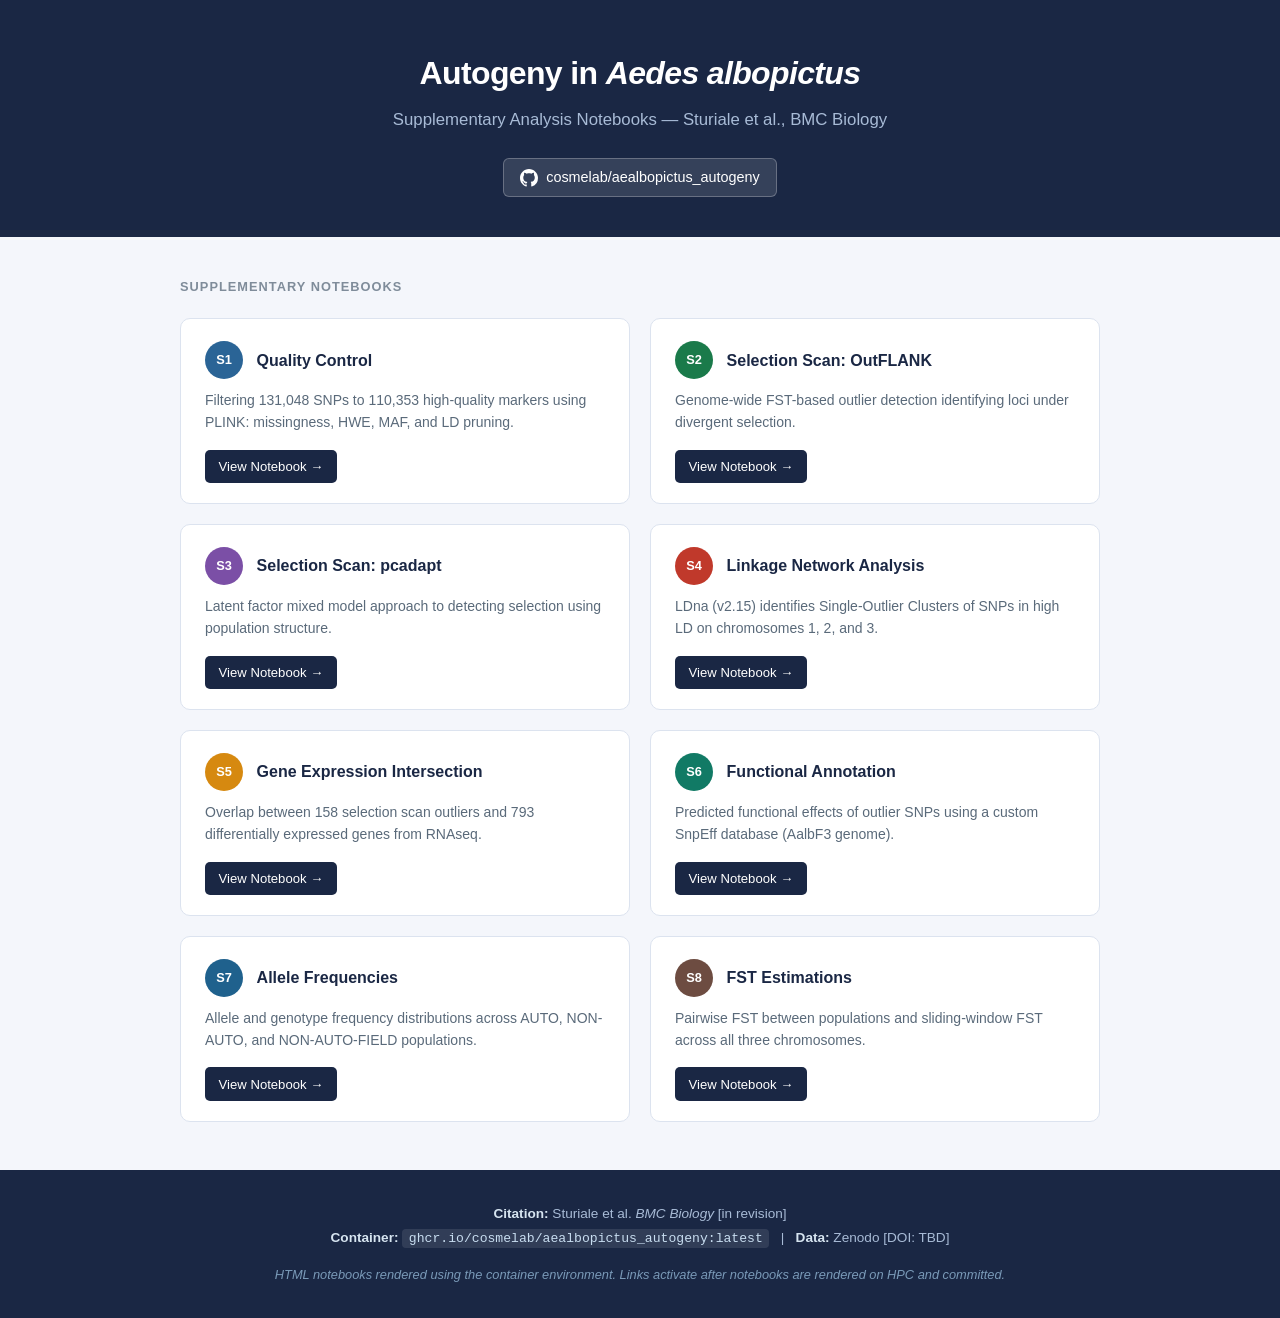
==== docs/index.html @ 7bfef6fc "Initial publication-ready repository Supplementary R Markdown notebooks and CLI pipeline for: Sturia" ====
<!DOCTYPE html>
<html lang="en">
<head>
  <meta charset="UTF-8">
  <meta name="viewport" content="width=device-width, initial-scale=1.0">
  <title>Autogeny in Aedes albopictus — Sturiale et al.</title>
  <style>
    /* Reset */
    *, *::before, *::after { box-sizing: border-box; margin: 0; padding: 0; }

    body {
      font-family: -apple-system, BlinkMacSystemFont, "Segoe UI", Roboto,
                   "Helvetica Neue", Arial, sans-serif;
      background: #f4f6fb;
      color: #2c3e50;
      line-height: 1.6;
    }

    /* Header */
    header {
      background: #1a2744;
      color: #fff;
      padding: 3rem 2rem 2.5rem;
      text-align: center;
    }
    header h1 {
      font-size: 2rem;
      font-weight: 700;
      letter-spacing: -0.02em;
      margin-bottom: 0.5rem;
    }
    header h1 em {
      font-style: italic;
    }
    header .subtitle {
      font-size: 1.05rem;
      color: #a8bbd6;
      margin-bottom: 1.5rem;
    }
    .repo-badge {
      display: inline-flex;
      align-items: center;
      gap: 0.5rem;
      background: rgba(255,255,255,0.12);
      border: 1px solid rgba(255,255,255,0.25);
      color: #fff;
      text-decoration: none;
      padding: 0.45rem 1rem;
      border-radius: 6px;
      font-size: 0.9rem;
      transition: background 0.2s;
    }
    .repo-badge:hover {
      background: rgba(255,255,255,0.22);
    }
    .repo-badge svg {
      width: 18px;
      height: 18px;
      fill: currentColor;
    }

    /* Main content */
    main {
      max-width: 960px;
      margin: 2.5rem auto;
      padding: 0 1.25rem;
    }

    /* Section heading */
    .section-label {
      font-size: 0.8rem;
      font-weight: 600;
      text-transform: uppercase;
      letter-spacing: 0.08em;
      color: #7f8c9a;
      margin-bottom: 1.25rem;
    }

    /* Grid */
    .notebook-grid {
      display: grid;
      grid-template-columns: repeat(2, 1fr);
      gap: 1.25rem;
    }
    @media (max-width: 640px) {
      .notebook-grid { grid-template-columns: 1fr; }
    }

    /* Cards */
    .card {
      background: #fff;
      border: 1px solid #dce3ef;
      border-radius: 10px;
      padding: 1.4rem 1.5rem 1.25rem;
      display: flex;
      flex-direction: column;
      gap: 0.6rem;
      transition: box-shadow 0.2s, border-color 0.2s;
    }
    .card:hover {
      box-shadow: 0 4px 18px rgba(26,39,68,0.10);
      border-color: #b0bfd8;
    }
    .card-header {
      display: flex;
      align-items: center;
      gap: 0.85rem;
    }
    .badge {
      display: flex;
      align-items: center;
      justify-content: center;
      width: 38px;
      height: 38px;
      border-radius: 50%;
      font-size: 0.8rem;
      font-weight: 700;
      flex-shrink: 0;
      color: #fff;
    }
    /* Distinct colors per badge */
    .badge-s1 { background: #2a6496; }
    .badge-s2 { background: #1a7a4a; }
    .badge-s3 { background: #7b4fa6; }
    .badge-s4 { background: #c0392b; }
    .badge-s5 { background: #d68910; }
    .badge-s6 { background: #117a65; }
    .badge-s7 { background: #1f618d; }
    .badge-s8 { background: #6d4c41; }

    .card-title {
      font-size: 1rem;
      font-weight: 600;
      color: #1a2744;
    }
    .card-desc {
      font-size: 0.875rem;
      color: #5a6a7a;
      flex: 1;
    }
    .card-link {
      display: inline-block;
      margin-top: 0.4rem;
      padding: 0.38rem 0.85rem;
      background: #1a2744;
      color: #fff;
      text-decoration: none;
      border-radius: 5px;
      font-size: 0.82rem;
      font-weight: 500;
      align-self: flex-start;
      transition: background 0.2s;
    }
    .card-link:hover { background: #253a6a; }

    /* Footer */
    footer {
      background: #1a2744;
      color: #a8bbd6;
      padding: 2rem;
      margin-top: 3rem;
      font-size: 0.85rem;
      text-align: center;
      line-height: 1.8;
    }
    footer strong { color: #d6e4f0; }
    footer code {
      background: rgba(255,255,255,0.1);
      padding: 0.15em 0.5em;
      border-radius: 4px;
      font-size: 0.82rem;
      color: #c8ddf0;
    }
    footer .footer-note {
      margin-top: 0.75rem;
      font-style: italic;
      color: #7a9ab8;
      font-size: 0.8rem;
    }
  </style>
</head>
<body>

<header>
  <h1>Autogeny in <em>Aedes albopictus</em></h1>
  <p class="subtitle">Supplementary Analysis Notebooks &mdash; Sturiale et al., BMC Biology</p>
  <a class="repo-badge"
     href="https://github.com/cosmelab/aealbopictus_autogeny"
     target="_blank" rel="noopener">
    <!-- GitHub mark SVG -->
    <svg viewBox="0 0 16 16" aria-hidden="true">
      <path d="M8 0C3.58 0 0 3.58 0 8c0 3.54 2.29 6.53 5.47 7.59.4.07.55-.17.55-.38
               0-.19-.01-.82-.01-1.49-2.01.37-2.53-.49-2.69-.94-.09-.23-.48-.94-.82-1.13
               -.28-.15-.68-.52-.01-.53.63-.01 1.08.58 1.23.82.72 1.21 1.87.87 2.33.66
               .07-.52.28-.87.51-1.07-1.78-.2-3.64-.89-3.64-3.95
               0-.87.31-1.59.82-2.15-.08-.2-.36-1.02.08-2.12
               0 0 .67-.21 2.2.82.64-.18 1.32-.27 2-.27.68 0 1.36.09 2 .27
               1.53-1.04 2.2-.82 2.2-.82.44 1.1.16 1.92.08 2.12
               .51.56.82 1.27.82 2.15 0 3.07-1.87 3.75-3.65 3.95
               .29.25.54.73.54 1.48 0 1.07-.01 1.93-.01 2.2
               0 .21.15.46.55.38A8.013 8.013 0 0016 8c0-4.42-3.58-8-8-8z"/>
    </svg>
    cosmelab/aealbopictus_autogeny
  </a>
</header>

<main>
  <p class="section-label">Supplementary Notebooks</p>
  <div class="notebook-grid">

    <div class="card">
      <div class="card-header">
        <span class="badge badge-s1">S1</span>
        <span class="card-title">Quality Control</span>
      </div>
      <p class="card-desc">Filtering 131,048 SNPs to 110,353 high-quality markers using PLINK: missingness, HWE, MAF, and LD pruning.</p>
      <a class="card-link" href="html/File_S1.Quality_control.html">View Notebook &rarr;</a>
    </div>

    <div class="card">
      <div class="card-header">
        <span class="badge badge-s2">S2</span>
        <span class="card-title">Selection Scan: OutFLANK</span>
      </div>
      <p class="card-desc">Genome-wide FST-based outlier detection identifying loci under divergent selection.</p>
      <a class="card-link" href="html/File_S2_OutFlank.html">View Notebook &rarr;</a>
    </div>

    <div class="card">
      <div class="card-header">
        <span class="badge badge-s3">S3</span>
        <span class="card-title">Selection Scan: pcadapt</span>
      </div>
      <p class="card-desc">Latent factor mixed model approach to detecting selection using population structure.</p>
      <a class="card-link" href="html/File_S3.pcadapt.html">View Notebook &rarr;</a>
    </div>

    <div class="card">
      <div class="card-header">
        <span class="badge badge-s4">S4</span>
        <span class="card-title">Linkage Network Analysis</span>
      </div>
      <p class="card-desc">LDna (v2.15) identifies Single-Outlier Clusters of SNPs in high LD on chromosomes 1, 2, and 3.</p>
      <a class="card-link" href="html/File_S4.Linkage_network_analysis.html">View Notebook &rarr;</a>
    </div>

    <div class="card">
      <div class="card-header">
        <span class="badge badge-s5">S5</span>
        <span class="card-title">Gene Expression Intersection</span>
      </div>
      <p class="card-desc">Overlap between 158 selection scan outliers and 793 differentially expressed genes from RNAseq.</p>
      <a class="card-link" href="html/File_S5.Intersection_gene_expression_SNPs.html">View Notebook &rarr;</a>
    </div>

    <div class="card">
      <div class="card-header">
        <span class="badge badge-s6">S6</span>
        <span class="card-title">Functional Annotation</span>
      </div>
      <p class="card-desc">Predicted functional effects of outlier SNPs using a custom SnpEff database (AalbF3 genome).</p>
      <a class="card-link" href="html/File_S6.SNPs_functional_annotation.html">View Notebook &rarr;</a>
    </div>

    <div class="card">
      <div class="card-header">
        <span class="badge badge-s7">S7</span>
        <span class="card-title">Allele Frequencies</span>
      </div>
      <p class="card-desc">Allele and genotype frequency distributions across AUTO, NON-AUTO, and NON-AUTO-FIELD populations.</p>
      <a class="card-link" href="html/File_S7.Frequencies.html">View Notebook &rarr;</a>
    </div>

    <div class="card">
      <div class="card-header">
        <span class="badge badge-s8">S8</span>
        <span class="card-title">FST Estimations</span>
      </div>
      <p class="card-desc">Pairwise FST between populations and sliding-window FST across all three chromosomes.</p>
      <a class="card-link" href="html/File_S8.Fst.html">View Notebook &rarr;</a>
    </div>

  </div>
</main>

<footer>
  <p>
    <strong>Citation:</strong> Sturiale et al. <em>BMC Biology</em> [in revision]
  </p>
  <p>
    <strong>Container:</strong> <code>ghcr.io/cosmelab/aealbopictus_autogeny:latest</code>
    &nbsp;&nbsp;|&nbsp;&nbsp;
    <strong>Data:</strong> Zenodo [DOI: TBD]
  </p>
  <p class="footer-note">
    HTML notebooks rendered using the container environment.
    Links activate after notebooks are rendered on HPC and committed.
  </p>
</footer>

</body>
</html>
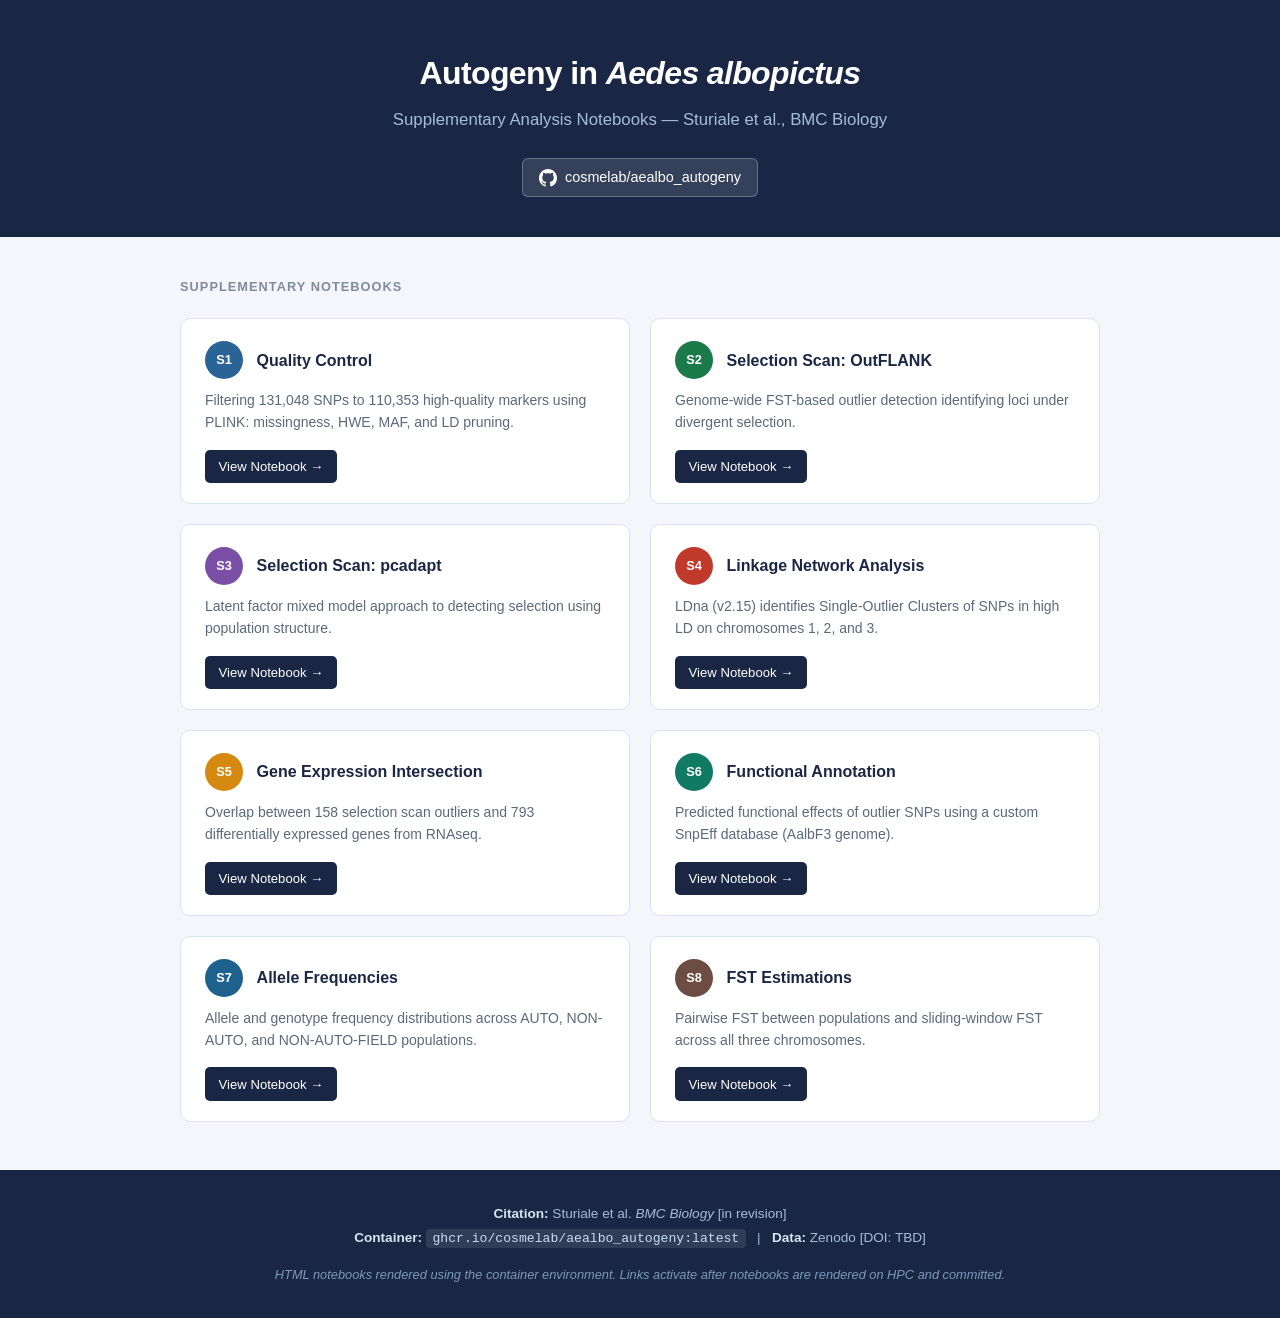
==== commit 5744b57e: "Rename repo: aealbopictus_autogeny -> aealbo_autogeny Matches genome assembly naming convention (Aal" ====
--- a/docs/index.html
+++ b/docs/index.html
@@ -185,7 +185,7 @@
   <h1>Autogeny in <em>Aedes albopictus</em></h1>
   <p class="subtitle">Supplementary Analysis Notebooks &mdash; Sturiale et al., BMC Biology</p>
   <a class="repo-badge"
-     href="https://github.com/cosmelab/aealbopictus_autogeny"
+     href="https://github.com/cosmelab/aealbo_autogeny"
      target="_blank" rel="noopener">
     <!-- GitHub mark SVG -->
     <svg viewBox="0 0 16 16" aria-hidden="true">
@@ -200,7 +200,7 @@
                .29.25.54.73.54 1.48 0 1.07-.01 1.93-.01 2.2
                0 .21.15.46.55.38A8.013 8.013 0 0016 8c0-4.42-3.58-8-8-8z"/>
     </svg>
-    cosmelab/aealbopictus_autogeny
+    cosmelab/aealbo_autogeny
   </a>
 </header>
 
@@ -288,7 +288,7 @@
     <strong>Citation:</strong> Sturiale et al. <em>BMC Biology</em> [in revision]
   </p>
   <p>
-    <strong>Container:</strong> <code>ghcr.io/cosmelab/aealbopictus_autogeny:latest</code>
+    <strong>Container:</strong> <code>ghcr.io/cosmelab/aealbo_autogeny:latest</code>
     &nbsp;&nbsp;|&nbsp;&nbsp;
     <strong>Data:</strong> Zenodo [DOI: TBD]
   </p>
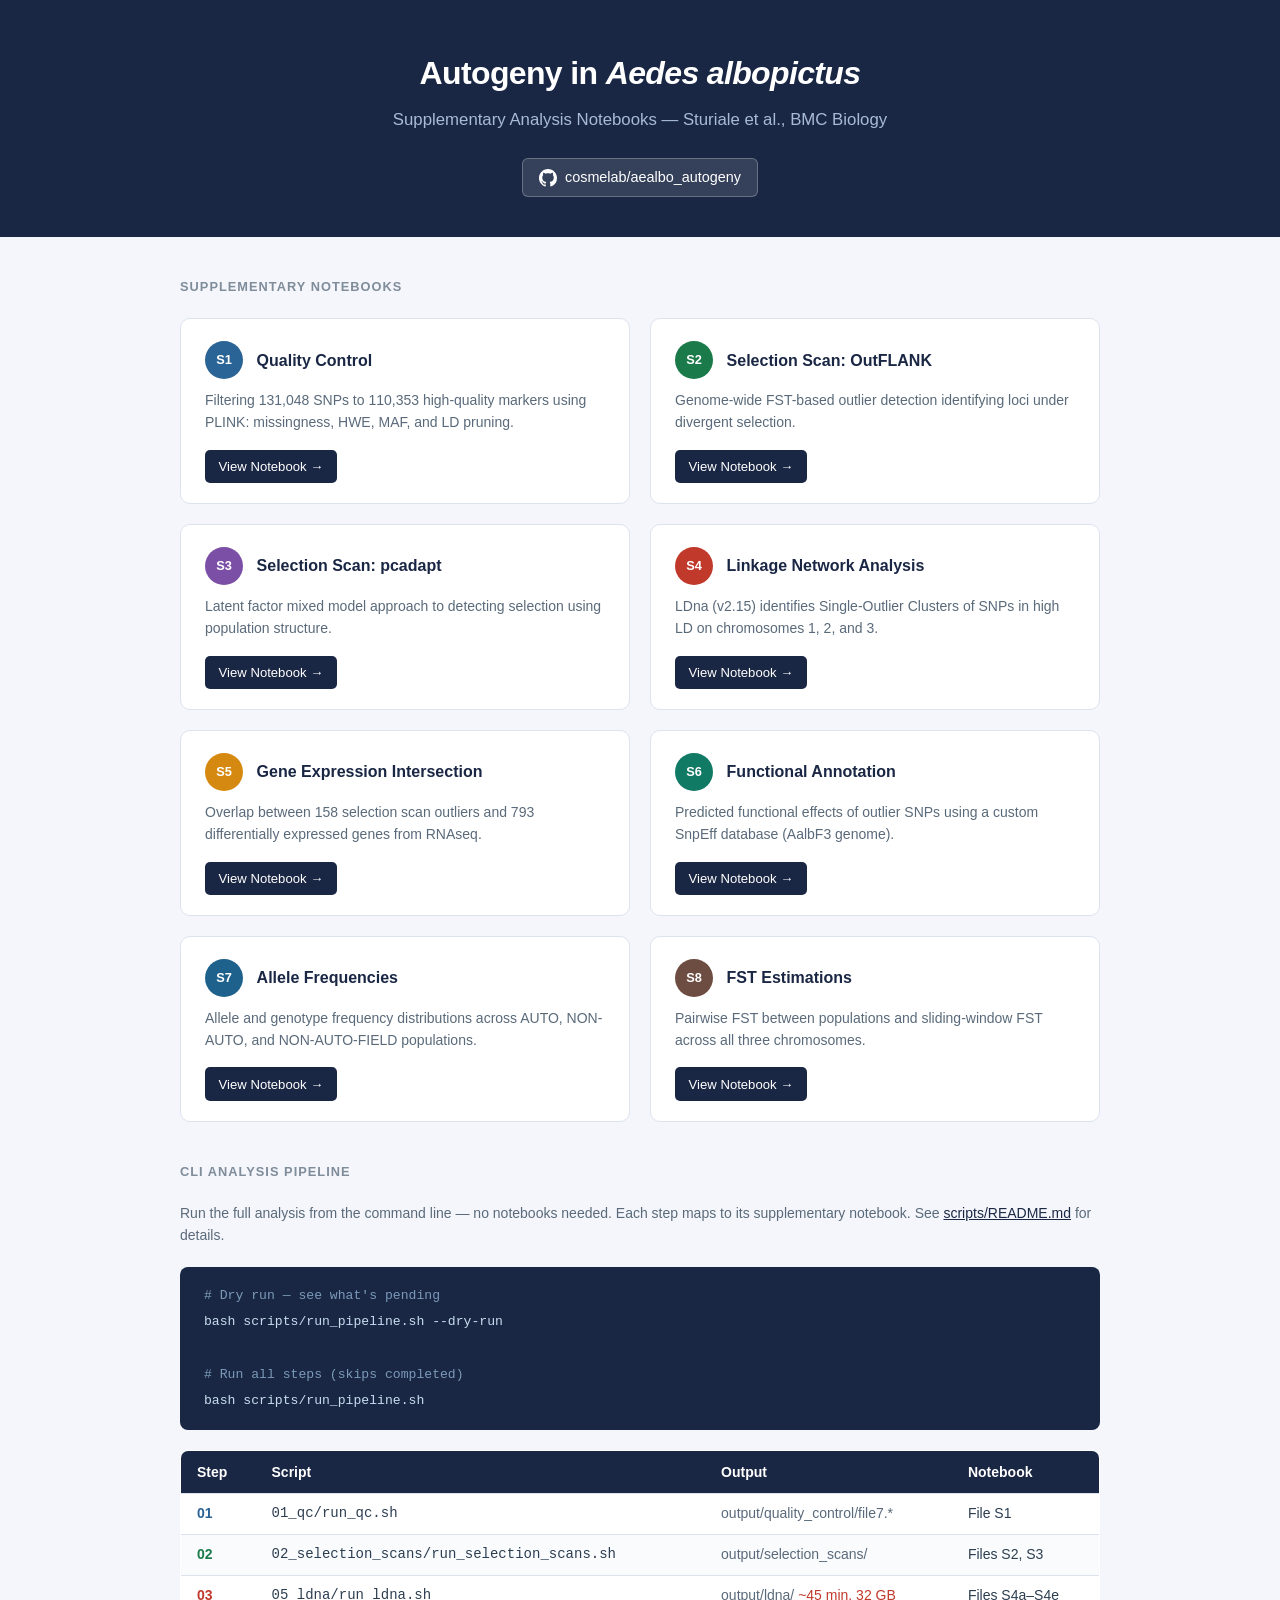
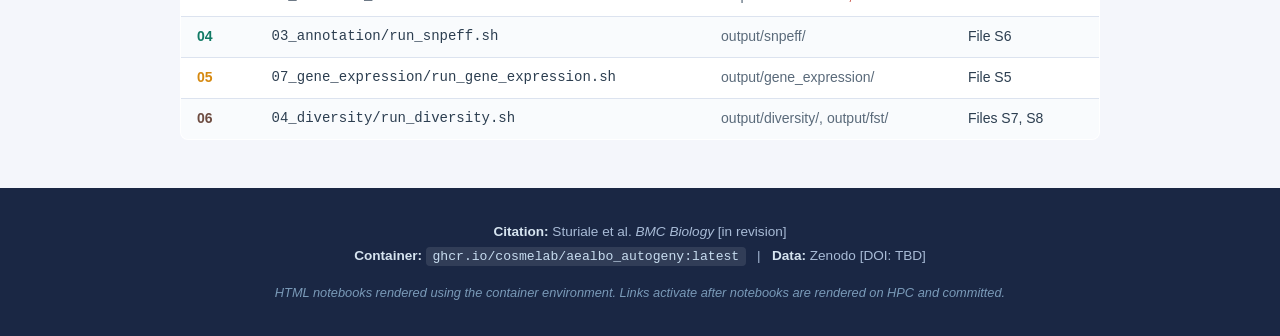
==== commit 4128cc0e: "Add CLI pipeline docs to README and index.html, fix container name, remove debug scripts" ====
--- a/docs/index.html
+++ b/docs/index.html
@@ -281,6 +281,76 @@
     </div>
 
   </div>
+
+  <div style="margin-top: 2.5rem;">
+    <p class="section-label">CLI Analysis Pipeline</p>
+    <p style="font-size:0.875rem; color:#5a6a7a; margin-bottom:1.25rem;">
+      Run the full analysis from the command line — no notebooks needed.
+      Each step maps to its supplementary notebook.
+      See <a href="https://github.com/cosmelab/aealbo_autogeny/blob/main/scripts/README.md"
+              style="color:#1a2744;">scripts/README.md</a> for details.
+    </p>
+    <div style="font-family:monospace; background:#1a2744; color:#c8ddf0;
+                border-radius:8px; padding:1rem 1.5rem; font-size:0.82rem; line-height:2;">
+      <span style="color:#7a9ab8;"># Dry run — see what's pending</span><br>
+      bash scripts/run_pipeline.sh --dry-run<br>
+      <br>
+      <span style="color:#7a9ab8;"># Run all steps (skips completed)</span><br>
+      bash scripts/run_pipeline.sh
+    </div>
+
+    <table style="width:100%; border-collapse:collapse; margin-top:1.25rem;
+                  font-size:0.875rem; background:#fff; border:1px solid #dce3ef;
+                  border-radius:8px; overflow:hidden;">
+      <thead>
+        <tr style="background:#1a2744; color:#fff;">
+          <th style="padding:0.6rem 1rem; text-align:left; font-weight:600;">Step</th>
+          <th style="padding:0.6rem 1rem; text-align:left; font-weight:600;">Script</th>
+          <th style="padding:0.6rem 1rem; text-align:left; font-weight:600;">Output</th>
+          <th style="padding:0.6rem 1rem; text-align:left; font-weight:600;">Notebook</th>
+        </tr>
+      </thead>
+      <tbody>
+        <tr style="border-top:1px solid #dce3ef;">
+          <td style="padding:0.55rem 1rem; color:#2a6496; font-weight:600;">01</td>
+          <td style="padding:0.55rem 1rem; font-family:monospace;">01_qc/run_qc.sh</td>
+          <td style="padding:0.55rem 1rem; color:#5a6a7a;">output/quality_control/file7.*</td>
+          <td style="padding:0.55rem 1rem;">File S1</td>
+        </tr>
+        <tr style="border-top:1px solid #dce3ef; background:#f9fbfd;">
+          <td style="padding:0.55rem 1rem; color:#1a7a4a; font-weight:600;">02</td>
+          <td style="padding:0.55rem 1rem; font-family:monospace;">02_selection_scans/run_selection_scans.sh</td>
+          <td style="padding:0.55rem 1rem; color:#5a6a7a;">output/selection_scans/</td>
+          <td style="padding:0.55rem 1rem;">Files S2, S3</td>
+        </tr>
+        <tr style="border-top:1px solid #dce3ef;">
+          <td style="padding:0.55rem 1rem; color:#c0392b; font-weight:600;">03</td>
+          <td style="padding:0.55rem 1rem; font-family:monospace;">05_ldna/run_ldna.sh</td>
+          <td style="padding:0.55rem 1rem; color:#5a6a7a;">output/ldna/ <span style="color:#c0392b;">~45 min, 32 GB</span></td>
+          <td style="padding:0.55rem 1rem;">Files S4a–S4e</td>
+        </tr>
+        <tr style="border-top:1px solid #dce3ef; background:#f9fbfd;">
+          <td style="padding:0.55rem 1rem; color:#117a65; font-weight:600;">04</td>
+          <td style="padding:0.55rem 1rem; font-family:monospace;">03_annotation/run_snpeff.sh</td>
+          <td style="padding:0.55rem 1rem; color:#5a6a7a;">output/snpeff/</td>
+          <td style="padding:0.55rem 1rem;">File S6</td>
+        </tr>
+        <tr style="border-top:1px solid #dce3ef;">
+          <td style="padding:0.55rem 1rem; color:#d68910; font-weight:600;">05</td>
+          <td style="padding:0.55rem 1rem; font-family:monospace;">07_gene_expression/run_gene_expression.sh</td>
+          <td style="padding:0.55rem 1rem; color:#5a6a7a;">output/gene_expression/</td>
+          <td style="padding:0.55rem 1rem;">File S5</td>
+        </tr>
+        <tr style="border-top:1px solid #dce3ef; background:#f9fbfd;">
+          <td style="padding:0.55rem 1rem; color:#6d4c41; font-weight:600;">06</td>
+          <td style="padding:0.55rem 1rem; font-family:monospace;">04_diversity/run_diversity.sh</td>
+          <td style="padding:0.55rem 1rem; color:#5a6a7a;">output/diversity/, output/fst/</td>
+          <td style="padding:0.55rem 1rem;">Files S7, S8</td>
+        </tr>
+      </tbody>
+    </table>
+  </div>
+
 </main>
 
 <footer>
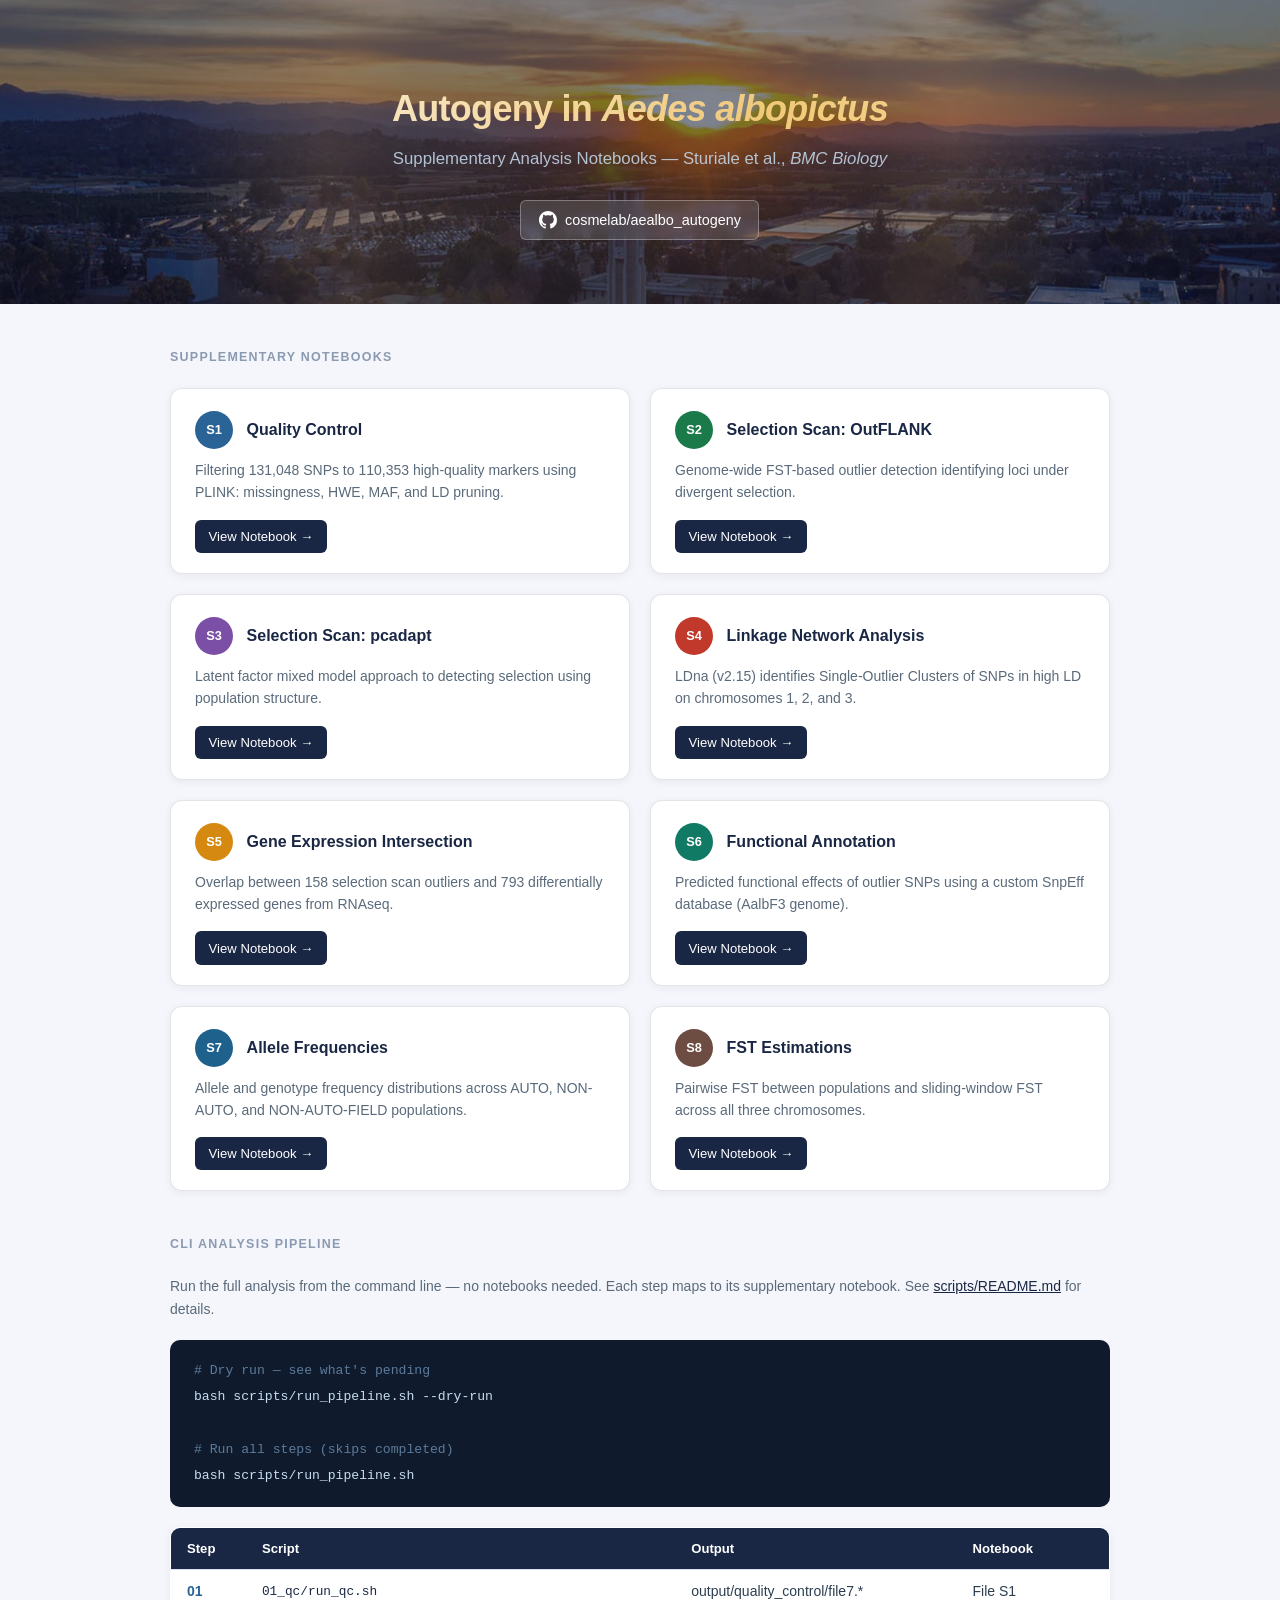
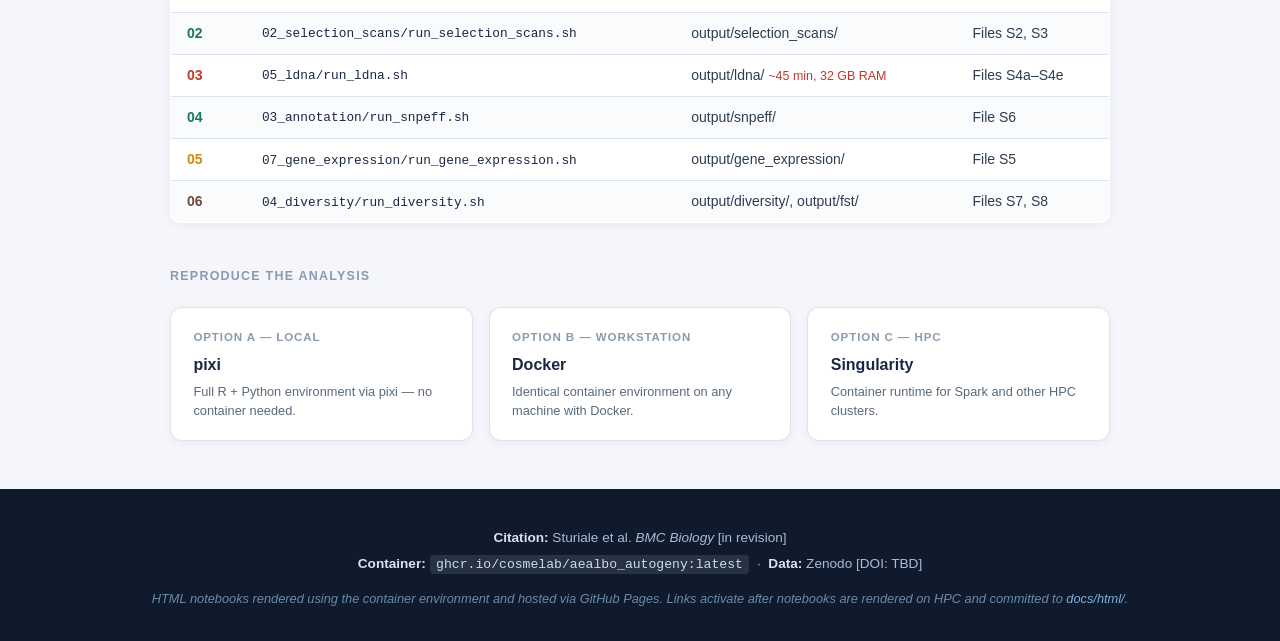
==== commit 01421ce2: "Redesign landing page: UCR sunset hero, floating cards, reproduce section - Hero: Ken Burns enhanced" ====
--- a/docs/index.html
+++ b/docs/index.html
@@ -16,67 +16,133 @@
       line-height: 1.6;
     }
 
-    /* Header */
-    header {
-      background: #1a2744;
+    /* ── Hero ───────────────────────────────────────────────────────── */
+    .hero {
+      position: relative;
+      background: #0e1a33;
       color: #fff;
-      padding: 3rem 2rem 2.5rem;
+      padding: 5rem 2rem 4rem;
       text-align: center;
-    }
-    header h1 {
-      font-size: 2rem;
+      overflow: hidden;
+      isolation: isolate;
+    }
+
+    /* UCR sunset photo layer — Ken Burns parallax */
+    .hero::before {
+      content: '';
+      position: absolute;
+      inset: 0;
+      background-image: url('images/ucr_sunset.jpg');
+      background-size: cover;
+      background-position: center;
+      opacity: 0.45;
+      z-index: -2;
+      animation: enhanced-parallax 15s ease-in-out infinite alternate;
+      transform: scale(1.1);
+    }
+
+    @keyframes enhanced-parallax {
+      0%   { transform: scale(1.1)  translateY(0px);   background-position: center 35%; }
+      50%  { transform: scale(1.15) translateY(-15px); background-position: center 50%; }
+      100% { transform: scale(1.2)  translateY(-30px); background-position: center 65%; }
+    }
+
+    /* Sun-rays overlay */
+    .hero::after {
+      content: '';
+      position: absolute;
+      top: 50%;
+      left: 50%;
+      width: 120%;
+      height: 120%;
+      background: radial-gradient(circle at center,
+        transparent 0%,
+        rgba(255,184,108,0.08) 30%,
+        rgba(255,184,108,0.15) 40%,
+        transparent 60%);
+      transform: translate(-50%, -50%);
+      z-index: -1;
+      animation: sun-rays 8s ease-in-out infinite;
+    }
+
+    @keyframes sun-rays {
+      0%, 100% { opacity: 0.3; transform: translate(-50%,-50%) rotate(0deg)   scale(1);   }
+      50%       { opacity: 0.6; transform: translate(-50%,-50%) rotate(180deg) scale(1.2); }
+    }
+
+    @media (max-width: 768px) {
+      .hero::before {
+        animation: mobile-zoom 10s ease-in-out infinite alternate !important;
+      }
+      @keyframes mobile-zoom {
+        from { transform: scale(1); }
+        to   { transform: scale(1.15); }
+      }
+    }
+
+    /* Hero content above layers */
+    .hero-content { position: relative; z-index: 1; }
+
+    .hero h1 {
+      font-size: 2.25rem;
       font-weight: 700;
       letter-spacing: -0.02em;
       margin-bottom: 0.5rem;
-    }
-    header h1 em {
+      /* gradient text */
+      background: linear-gradient(135deg, #ffffff 0%, #f0c97a 60%, #f9e0a8 100%);
+      -webkit-background-clip: text;
+      -webkit-text-fill-color: transparent;
+      background-clip: text;
+      text-shadow: none;
+    }
+    .hero h1 em {
       font-style: italic;
-    }
-    header .subtitle {
+      -webkit-text-fill-color: transparent;
+    }
+    .hero .subtitle {
       font-size: 1.05rem;
-      color: #a8bbd6;
-      margin-bottom: 1.5rem;
-    }
+      color: rgba(200,220,240,0.85);
+      margin-bottom: 1.75rem;
+    }
+
+    /* GitHub badge */
     .repo-badge {
       display: inline-flex;
       align-items: center;
       gap: 0.5rem;
       background: rgba(255,255,255,0.12);
-      border: 1px solid rgba(255,255,255,0.25);
+      border: 1px solid rgba(255,255,255,0.3);
       color: #fff;
       text-decoration: none;
-      padding: 0.45rem 1rem;
+      padding: 0.45rem 1.1rem;
       border-radius: 6px;
       font-size: 0.9rem;
-      transition: background 0.2s;
+      transition: background 0.2s, border-color 0.2s;
+      backdrop-filter: blur(4px);
     }
     .repo-badge:hover {
       background: rgba(255,255,255,0.22);
-    }
-    .repo-badge svg {
-      width: 18px;
-      height: 18px;
-      fill: currentColor;
-    }
-
-    /* Main content */
+      border-color: rgba(255,255,255,0.5);
+    }
+    .repo-badge svg { width: 18px; height: 18px; fill: currentColor; }
+
+    /* ── Main ───────────────────────────────────────────────────────── */
     main {
-      max-width: 960px;
-      margin: 2.5rem auto;
+      max-width: 980px;
+      margin: 2.75rem auto;
       padding: 0 1.25rem;
     }
 
-    /* Section heading */
     .section-label {
-      font-size: 0.8rem;
-      font-weight: 600;
+      font-size: 0.78rem;
+      font-weight: 700;
       text-transform: uppercase;
-      letter-spacing: 0.08em;
-      color: #7f8c9a;
+      letter-spacing: 0.1em;
+      color: #8a9ab0;
       margin-bottom: 1.25rem;
     }
 
-    /* Grid */
+    /* ── Floating cards ─────────────────────────────────────────────── */
     .notebook-grid {
       display: grid;
       grid-template-columns: repeat(2, 1fr);
@@ -86,21 +152,23 @@
       .notebook-grid { grid-template-columns: 1fr; }
     }
 
-    /* Cards */
     .card {
       background: #fff;
-      border: 1px solid #dce3ef;
-      border-radius: 10px;
+      border: 1px solid rgba(26,39,68,0.12);
+      border-radius: 12px;
       padding: 1.4rem 1.5rem 1.25rem;
       display: flex;
       flex-direction: column;
       gap: 0.6rem;
-      transition: box-shadow 0.2s, border-color 0.2s;
+      transition: all 0.3s ease;
+      box-shadow: 0 2px 8px rgba(26,39,68,0.06);
     }
     .card:hover {
-      box-shadow: 0 4px 18px rgba(26,39,68,0.10);
-      border-color: #b0bfd8;
-    }
+      transform: translateY(-3px) scale(1.01);
+      box-shadow: 0 0 22px rgba(26,39,68,0.18);
+      border-color: rgba(26,39,68,0.28);
+    }
+
     .card-header {
       display: flex;
       align-items: center;
@@ -118,7 +186,6 @@
       flex-shrink: 0;
       color: #fff;
     }
-    /* Distinct colors per badge */
     .badge-s1 { background: #2a6496; }
     .badge-s2 { background: #1a7a4a; }
     .badge-s3 { background: #7b4fa6; }
@@ -145,23 +212,122 @@
       background: #1a2744;
       color: #fff;
       text-decoration: none;
-      border-radius: 5px;
+      border-radius: 6px;
       font-size: 0.82rem;
       font-weight: 500;
       align-self: flex-start;
-      transition: background 0.2s;
-    }
-    .card-link:hover { background: #253a6a; }
-
-    /* Footer */
+      transition: background 0.2s, transform 0.15s;
+    }
+    .card-link:hover { background: #253a6a; transform: translateX(2px); }
+
+    /* ── CLI block ──────────────────────────────────────────────────── */
+    .cli-section { margin-top: 2.75rem; }
+
+    .cli-command {
+      font-family: ui-monospace, SFMono-Regular, Menlo, Monaco, Consolas, monospace;
+      background: #0f1b2d;
+      color: #c8ddf0;
+      border-radius: 10px;
+      padding: 1.1rem 1.5rem;
+      font-size: 0.82rem;
+      line-height: 2;
+      margin-bottom: 1.25rem;
+      overflow-x: auto;
+    }
+    .cli-command .comment { color: #5d7a9a; }
+
+    .cli-table {
+      width: 100%;
+      border-collapse: collapse;
+      font-size: 0.875rem;
+      background: #fff;
+      border: 1px solid #dce3ef;
+      border-radius: 10px;
+      overflow: hidden;
+      box-shadow: 0 2px 8px rgba(26,39,68,0.06);
+    }
+    .cli-table thead tr { background: #1a2744; color: #fff; }
+    .cli-table th {
+      padding: 0.65rem 1rem;
+      text-align: left;
+      font-weight: 600;
+      font-size: 0.82rem;
+    }
+    .cli-table tbody tr:nth-child(even) { background: #f9fbfd; }
+    .cli-table td {
+      padding: 0.55rem 1rem;
+      border-top: 1px solid #dce3ef;
+      vertical-align: middle;
+    }
+    .cli-table td:first-child { font-weight: 700; }
+    .cli-table td code {
+      font-family: ui-monospace, SFMono-Regular, Menlo, Monaco, Consolas, monospace;
+      font-size: 0.8rem;
+      color: #1a2744;
+    }
+    .step-01 { color: #2a6496; }
+    .step-02 { color: #1a7a4a; }
+    .step-03 { color: #c0392b; }
+    .step-04 { color: #117a65; }
+    .step-05 { color: #d68910; }
+    .step-06 { color: #6d4c41; }
+    .warn { color: #c0392b; font-size: 0.78rem; }
+
+    /* ── Reproduce pills ────────────────────────────────────────────── */
+    .reproduce-section { margin-top: 2.75rem; }
+
+    .pills {
+      display: grid;
+      grid-template-columns: repeat(3, 1fr);
+      gap: 1rem;
+    }
+    @media (max-width: 580px) { .pills { grid-template-columns: 1fr; } }
+
+    .pill {
+      background: #fff;
+      border: 1px solid rgba(26,39,68,0.12);
+      border-radius: 12px;
+      padding: 1.25rem 1.4rem;
+      text-decoration: none;
+      color: #1a2744;
+      display: flex;
+      flex-direction: column;
+      gap: 0.35rem;
+      transition: all 0.3s ease;
+      box-shadow: 0 2px 8px rgba(26,39,68,0.05);
+    }
+    .pill:hover {
+      transform: translateY(-3px) scale(1.02);
+      box-shadow: 0 0 18px rgba(26,39,68,0.15);
+      border-color: rgba(26,39,68,0.3);
+    }
+    .pill-label {
+      font-size: 0.72rem;
+      font-weight: 700;
+      text-transform: uppercase;
+      letter-spacing: 0.08em;
+      color: #8a9ab0;
+    }
+    .pill-name {
+      font-size: 1rem;
+      font-weight: 700;
+      color: #1a2744;
+    }
+    .pill-desc {
+      font-size: 0.8rem;
+      color: #5a6a7a;
+      line-height: 1.45;
+    }
+
+    /* ── Footer ─────────────────────────────────────────────────────── */
     footer {
-      background: #1a2744;
+      background: #0f1b2d;
       color: #a8bbd6;
-      padding: 2rem;
+      padding: 2.25rem 2rem;
       margin-top: 3rem;
       font-size: 0.85rem;
       text-align: center;
-      line-height: 1.8;
+      line-height: 1.9;
     }
     footer strong { color: #d6e4f0; }
     footer code {
@@ -170,41 +336,49 @@
       border-radius: 4px;
       font-size: 0.82rem;
       color: #c8ddf0;
+      font-family: ui-monospace, SFMono-Regular, Menlo, Monaco, Consolas, monospace;
     }
     footer .footer-note {
-      margin-top: 0.75rem;
+      margin-top: 0.6rem;
       font-style: italic;
-      color: #7a9ab8;
+      color: #6a8aaa;
       font-size: 0.8rem;
     }
+    footer a { color: #7ab0d8; text-decoration: none; }
+    footer a:hover { color: #a8cceb; }
   </style>
 </head>
 <body>
 
-<header>
-  <h1>Autogeny in <em>Aedes albopictus</em></h1>
-  <p class="subtitle">Supplementary Analysis Notebooks &mdash; Sturiale et al., BMC Biology</p>
-  <a class="repo-badge"
-     href="https://github.com/cosmelab/aealbo_autogeny"
-     target="_blank" rel="noopener">
-    <!-- GitHub mark SVG -->
-    <svg viewBox="0 0 16 16" aria-hidden="true">
-      <path d="M8 0C3.58 0 0 3.58 0 8c0 3.54 2.29 6.53 5.47 7.59.4.07.55-.17.55-.38
-               0-.19-.01-.82-.01-1.49-2.01.37-2.53-.49-2.69-.94-.09-.23-.48-.94-.82-1.13
-               -.28-.15-.68-.52-.01-.53.63-.01 1.08.58 1.23.82.72 1.21 1.87.87 2.33.66
-               .07-.52.28-.87.51-1.07-1.78-.2-3.64-.89-3.64-3.95
-               0-.87.31-1.59.82-2.15-.08-.2-.36-1.02.08-2.12
-               0 0 .67-.21 2.2.82.64-.18 1.32-.27 2-.27.68 0 1.36.09 2 .27
-               1.53-1.04 2.2-.82 2.2-.82.44 1.1.16 1.92.08 2.12
-               .51.56.82 1.27.82 2.15 0 3.07-1.87 3.75-3.65 3.95
-               .29.25.54.73.54 1.48 0 1.07-.01 1.93-.01 2.2
-               0 .21.15.46.55.38A8.013 8.013 0 0016 8c0-4.42-3.58-8-8-8z"/>
-    </svg>
-    cosmelab/aealbo_autogeny
-  </a>
+<!-- ── Hero ─────────────────────────────────────────────────────────── -->
+<header class="hero">
+  <div class="hero-content">
+    <h1>Autogeny in <em>Aedes albopictus</em></h1>
+    <p class="subtitle">Supplementary Analysis Notebooks &mdash; Sturiale et al., <em>BMC Biology</em></p>
+    <a class="repo-badge"
+       href="https://github.com/cosmelab/aealbo_autogeny"
+       target="_blank" rel="noopener">
+      <svg viewBox="0 0 16 16" aria-hidden="true">
+        <path d="M8 0C3.58 0 0 3.58 0 8c0 3.54 2.29 6.53 5.47 7.59.4.07.55-.17.55-.38
+                 0-.19-.01-.82-.01-1.49-2.01.37-2.53-.49-2.69-.94-.09-.23-.48-.94-.82-1.13
+                 -.28-.15-.68-.52-.01-.53.63-.01 1.08.58 1.23.82.72 1.21 1.87.87 2.33.66
+                 .07-.52.28-.87.51-1.07-1.78-.2-3.64-.89-3.64-3.95
+                 0-.87.31-1.59.82-2.15-.08-.2-.36-1.02.08-2.12
+                 0 0 .67-.21 2.2.82.64-.18 1.32-.27 2-.27.68 0 1.36.09 2 .27
+                 1.53-1.04 2.2-.82 2.2-.82.44 1.1.16 1.92.08 2.12
+                 .51.56.82 1.27.82 2.15 0 3.07-1.87 3.75-3.65 3.95
+                 .29.25.54.73.54 1.48 0 1.07-.01 1.93-.01 2.2
+                 0 .21.15.46.55.38A8.013 8.013 0 0016 8c0-4.42-3.58-8-8-8z"/>
+      </svg>
+      cosmelab/aealbo_autogeny
+    </a>
+  </div>
 </header>
 
+<!-- ── Main ──────────────────────────────────────────────────────────── -->
 <main>
+
+  <!-- Supplementary Notebooks -->
   <p class="section-label">Supplementary Notebooks</p>
   <div class="notebook-grid">
 
@@ -282,91 +456,122 @@
 
   </div>
 
-  <div style="margin-top: 2.5rem;">
+  <!-- CLI Pipeline -->
+  <div class="cli-section">
     <p class="section-label">CLI Analysis Pipeline</p>
     <p style="font-size:0.875rem; color:#5a6a7a; margin-bottom:1.25rem;">
       Run the full analysis from the command line — no notebooks needed.
       Each step maps to its supplementary notebook.
       See <a href="https://github.com/cosmelab/aealbo_autogeny/blob/main/scripts/README.md"
-              style="color:#1a2744;">scripts/README.md</a> for details.
+              style="color:#1a2744; font-weight:500;">scripts/README.md</a> for details.
     </p>
-    <div style="font-family:monospace; background:#1a2744; color:#c8ddf0;
-                border-radius:8px; padding:1rem 1.5rem; font-size:0.82rem; line-height:2;">
-      <span style="color:#7a9ab8;"># Dry run — see what's pending</span><br>
+    <div class="cli-command">
+      <span class="comment"># Dry run — see what's pending</span><br>
       bash scripts/run_pipeline.sh --dry-run<br>
       <br>
-      <span style="color:#7a9ab8;"># Run all steps (skips completed)</span><br>
+      <span class="comment"># Run all steps (skips completed)</span><br>
       bash scripts/run_pipeline.sh
     </div>
 
-    <table style="width:100%; border-collapse:collapse; margin-top:1.25rem;
-                  font-size:0.875rem; background:#fff; border:1px solid #dce3ef;
-                  border-radius:8px; overflow:hidden;">
+    <table class="cli-table">
       <thead>
-        <tr style="background:#1a2744; color:#fff;">
-          <th style="padding:0.6rem 1rem; text-align:left; font-weight:600;">Step</th>
-          <th style="padding:0.6rem 1rem; text-align:left; font-weight:600;">Script</th>
-          <th style="padding:0.6rem 1rem; text-align:left; font-weight:600;">Output</th>
-          <th style="padding:0.6rem 1rem; text-align:left; font-weight:600;">Notebook</th>
+        <tr>
+          <th>Step</th>
+          <th>Script</th>
+          <th>Output</th>
+          <th>Notebook</th>
         </tr>
       </thead>
       <tbody>
-        <tr style="border-top:1px solid #dce3ef;">
-          <td style="padding:0.55rem 1rem; color:#2a6496; font-weight:600;">01</td>
-          <td style="padding:0.55rem 1rem; font-family:monospace;">01_qc/run_qc.sh</td>
-          <td style="padding:0.55rem 1rem; color:#5a6a7a;">output/quality_control/file7.*</td>
-          <td style="padding:0.55rem 1rem;">File S1</td>
-        </tr>
-        <tr style="border-top:1px solid #dce3ef; background:#f9fbfd;">
-          <td style="padding:0.55rem 1rem; color:#1a7a4a; font-weight:600;">02</td>
-          <td style="padding:0.55rem 1rem; font-family:monospace;">02_selection_scans/run_selection_scans.sh</td>
-          <td style="padding:0.55rem 1rem; color:#5a6a7a;">output/selection_scans/</td>
-          <td style="padding:0.55rem 1rem;">Files S2, S3</td>
-        </tr>
-        <tr style="border-top:1px solid #dce3ef;">
-          <td style="padding:0.55rem 1rem; color:#c0392b; font-weight:600;">03</td>
-          <td style="padding:0.55rem 1rem; font-family:monospace;">05_ldna/run_ldna.sh</td>
-          <td style="padding:0.55rem 1rem; color:#5a6a7a;">output/ldna/ <span style="color:#c0392b;">~45 min, 32 GB</span></td>
-          <td style="padding:0.55rem 1rem;">Files S4a–S4e</td>
-        </tr>
-        <tr style="border-top:1px solid #dce3ef; background:#f9fbfd;">
-          <td style="padding:0.55rem 1rem; color:#117a65; font-weight:600;">04</td>
-          <td style="padding:0.55rem 1rem; font-family:monospace;">03_annotation/run_snpeff.sh</td>
-          <td style="padding:0.55rem 1rem; color:#5a6a7a;">output/snpeff/</td>
-          <td style="padding:0.55rem 1rem;">File S6</td>
-        </tr>
-        <tr style="border-top:1px solid #dce3ef;">
-          <td style="padding:0.55rem 1rem; color:#d68910; font-weight:600;">05</td>
-          <td style="padding:0.55rem 1rem; font-family:monospace;">07_gene_expression/run_gene_expression.sh</td>
-          <td style="padding:0.55rem 1rem; color:#5a6a7a;">output/gene_expression/</td>
-          <td style="padding:0.55rem 1rem;">File S5</td>
-        </tr>
-        <tr style="border-top:1px solid #dce3ef; background:#f9fbfd;">
-          <td style="padding:0.55rem 1rem; color:#6d4c41; font-weight:600;">06</td>
-          <td style="padding:0.55rem 1rem; font-family:monospace;">04_diversity/run_diversity.sh</td>
-          <td style="padding:0.55rem 1rem; color:#5a6a7a;">output/diversity/, output/fst/</td>
-          <td style="padding:0.55rem 1rem;">Files S7, S8</td>
+        <tr>
+          <td class="step-01">01</td>
+          <td><code>01_qc/run_qc.sh</code></td>
+          <td>output/quality_control/file7.*</td>
+          <td>File S1</td>
+        </tr>
+        <tr>
+          <td class="step-02">02</td>
+          <td><code>02_selection_scans/run_selection_scans.sh</code></td>
+          <td>output/selection_scans/</td>
+          <td>Files S2, S3</td>
+        </tr>
+        <tr>
+          <td class="step-03">03</td>
+          <td><code>05_ldna/run_ldna.sh</code></td>
+          <td>output/ldna/ <span class="warn">~45 min, 32 GB RAM</span></td>
+          <td>Files S4a–S4e</td>
+        </tr>
+        <tr>
+          <td class="step-04">04</td>
+          <td><code>03_annotation/run_snpeff.sh</code></td>
+          <td>output/snpeff/</td>
+          <td>File S6</td>
+        </tr>
+        <tr>
+          <td class="step-05">05</td>
+          <td><code>07_gene_expression/run_gene_expression.sh</code></td>
+          <td>output/gene_expression/</td>
+          <td>File S5</td>
+        </tr>
+        <tr>
+          <td class="step-06">06</td>
+          <td><code>04_diversity/run_diversity.sh</code></td>
+          <td>output/diversity/, output/fst/</td>
+          <td>Files S7, S8</td>
         </tr>
       </tbody>
     </table>
   </div>
 
+  <!-- Reproduce -->
+  <div class="reproduce-section">
+    <p class="section-label">Reproduce the Analysis</p>
+    <div class="pills">
+      <a class="pill" href="https://github.com/cosmelab/aealbo_autogeny#option-a--pixi-local-no-container"
+         target="_blank" rel="noopener">
+        <span class="pill-label">Option A &mdash; Local</span>
+        <span class="pill-name">pixi</span>
+        <span class="pill-desc">Full R + Python environment via pixi — no container needed.</span>
+      </a>
+      <a class="pill" href="https://github.com/cosmelab/aealbo_autogeny#option-b--docker-local-workstation"
+         target="_blank" rel="noopener">
+        <span class="pill-label">Option B &mdash; Workstation</span>
+        <span class="pill-name">Docker</span>
+        <span class="pill-desc">Identical container environment on any machine with Docker.</span>
+      </a>
+      <a class="pill" href="https://github.com/cosmelab/aealbo_autogeny#option-c--singularity-hpc--spark"
+         target="_blank" rel="noopener">
+        <span class="pill-label">Option C &mdash; HPC</span>
+        <span class="pill-name">Singularity</span>
+        <span class="pill-desc">Container runtime for Spark and other HPC clusters.</span>
+      </a>
+    </div>
+  </div>
+
 </main>
 
+<!-- ── Footer ────────────────────────────────────────────────────────── -->
 <footer>
   <p>
     <strong>Citation:</strong> Sturiale et al. <em>BMC Biology</em> [in revision]
   </p>
   <p>
     <strong>Container:</strong> <code>ghcr.io/cosmelab/aealbo_autogeny:latest</code>
-    &nbsp;&nbsp;|&nbsp;&nbsp;
+    &nbsp;&middot;&nbsp;
     <strong>Data:</strong> Zenodo [DOI: TBD]
   </p>
   <p class="footer-note">
-    HTML notebooks rendered using the container environment.
-    Links activate after notebooks are rendered on HPC and committed.
+    HTML notebooks rendered using the container environment and hosted via GitHub Pages.
+    Links activate after notebooks are rendered on HPC and committed to
+    <a href="https://github.com/cosmelab/aealbo_autogeny/tree/main/docs/html">docs/html/</a>.
   </p>
 </footer>
 
+<!--
+  UCR sunset hero image: copy from Spark before committing
+    scp spark:~/projects/cosmelab-portal/static/images/backgrounds/background_home_header.jpg \
+        docs/images/ucr_sunset.jpg
+-->
+
 </body>
 </html>
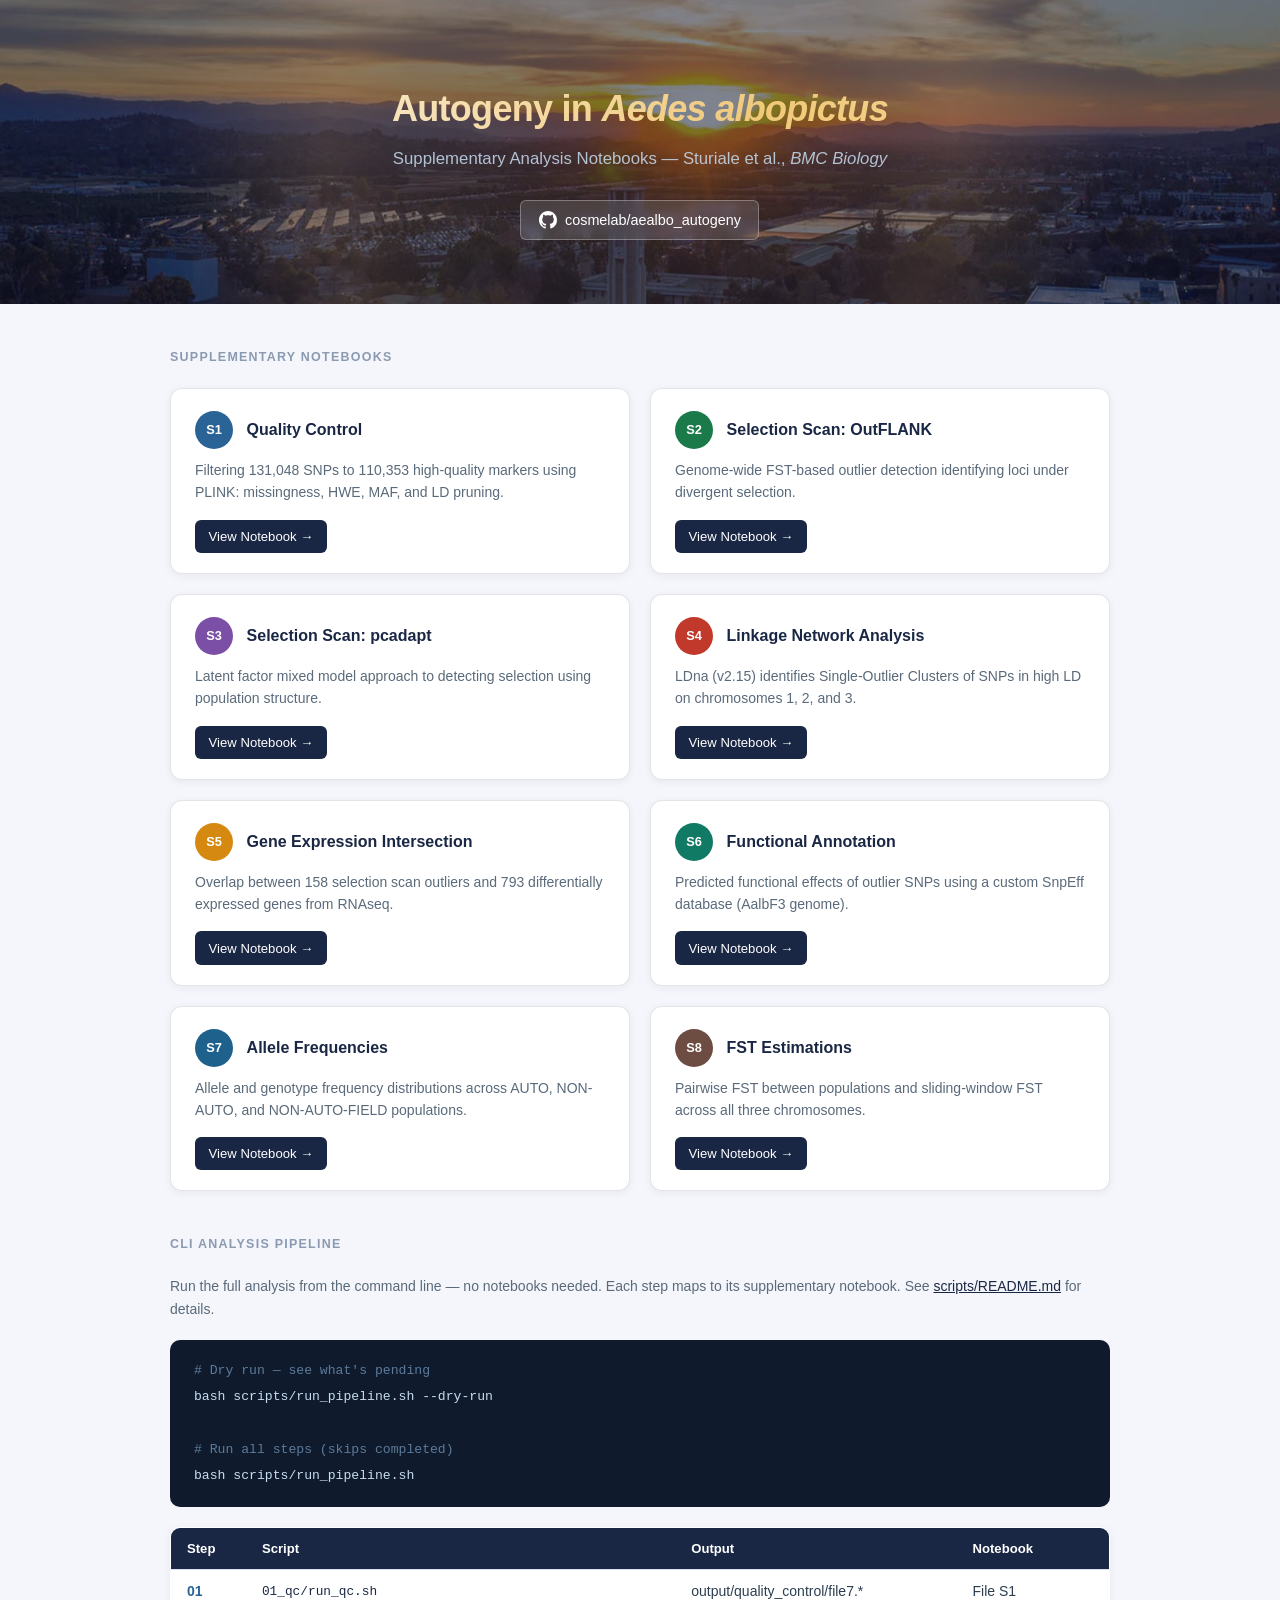
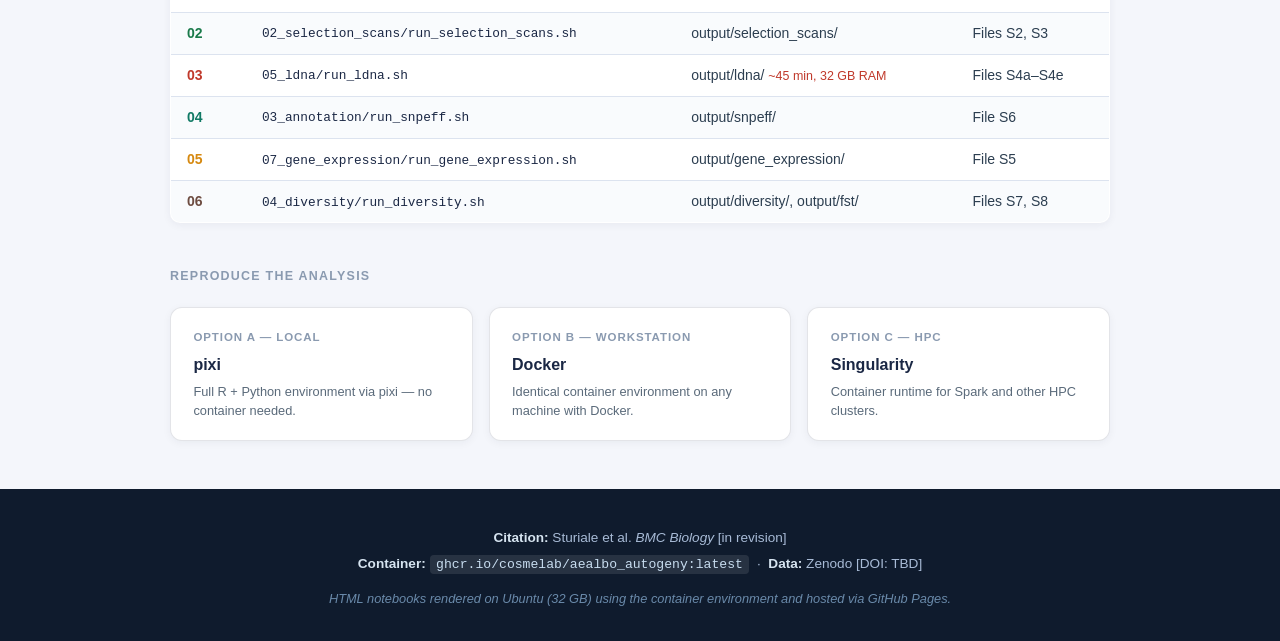
==== commit b2f22e99: "Update footer: notebooks rendered on Ubuntu" ====
--- a/docs/index.html
+++ b/docs/index.html
@@ -561,9 +561,8 @@
     <strong>Data:</strong> Zenodo [DOI: TBD]
   </p>
   <p class="footer-note">
-    HTML notebooks rendered using the container environment and hosted via GitHub Pages.
-    Links activate after notebooks are rendered on HPC and committed to
-    <a href="https://github.com/cosmelab/aealbo_autogeny/tree/main/docs/html">docs/html/</a>.
+    HTML notebooks rendered on Ubuntu (32 GB) using the container environment
+    and hosted via GitHub Pages.
   </p>
 </footer>
 
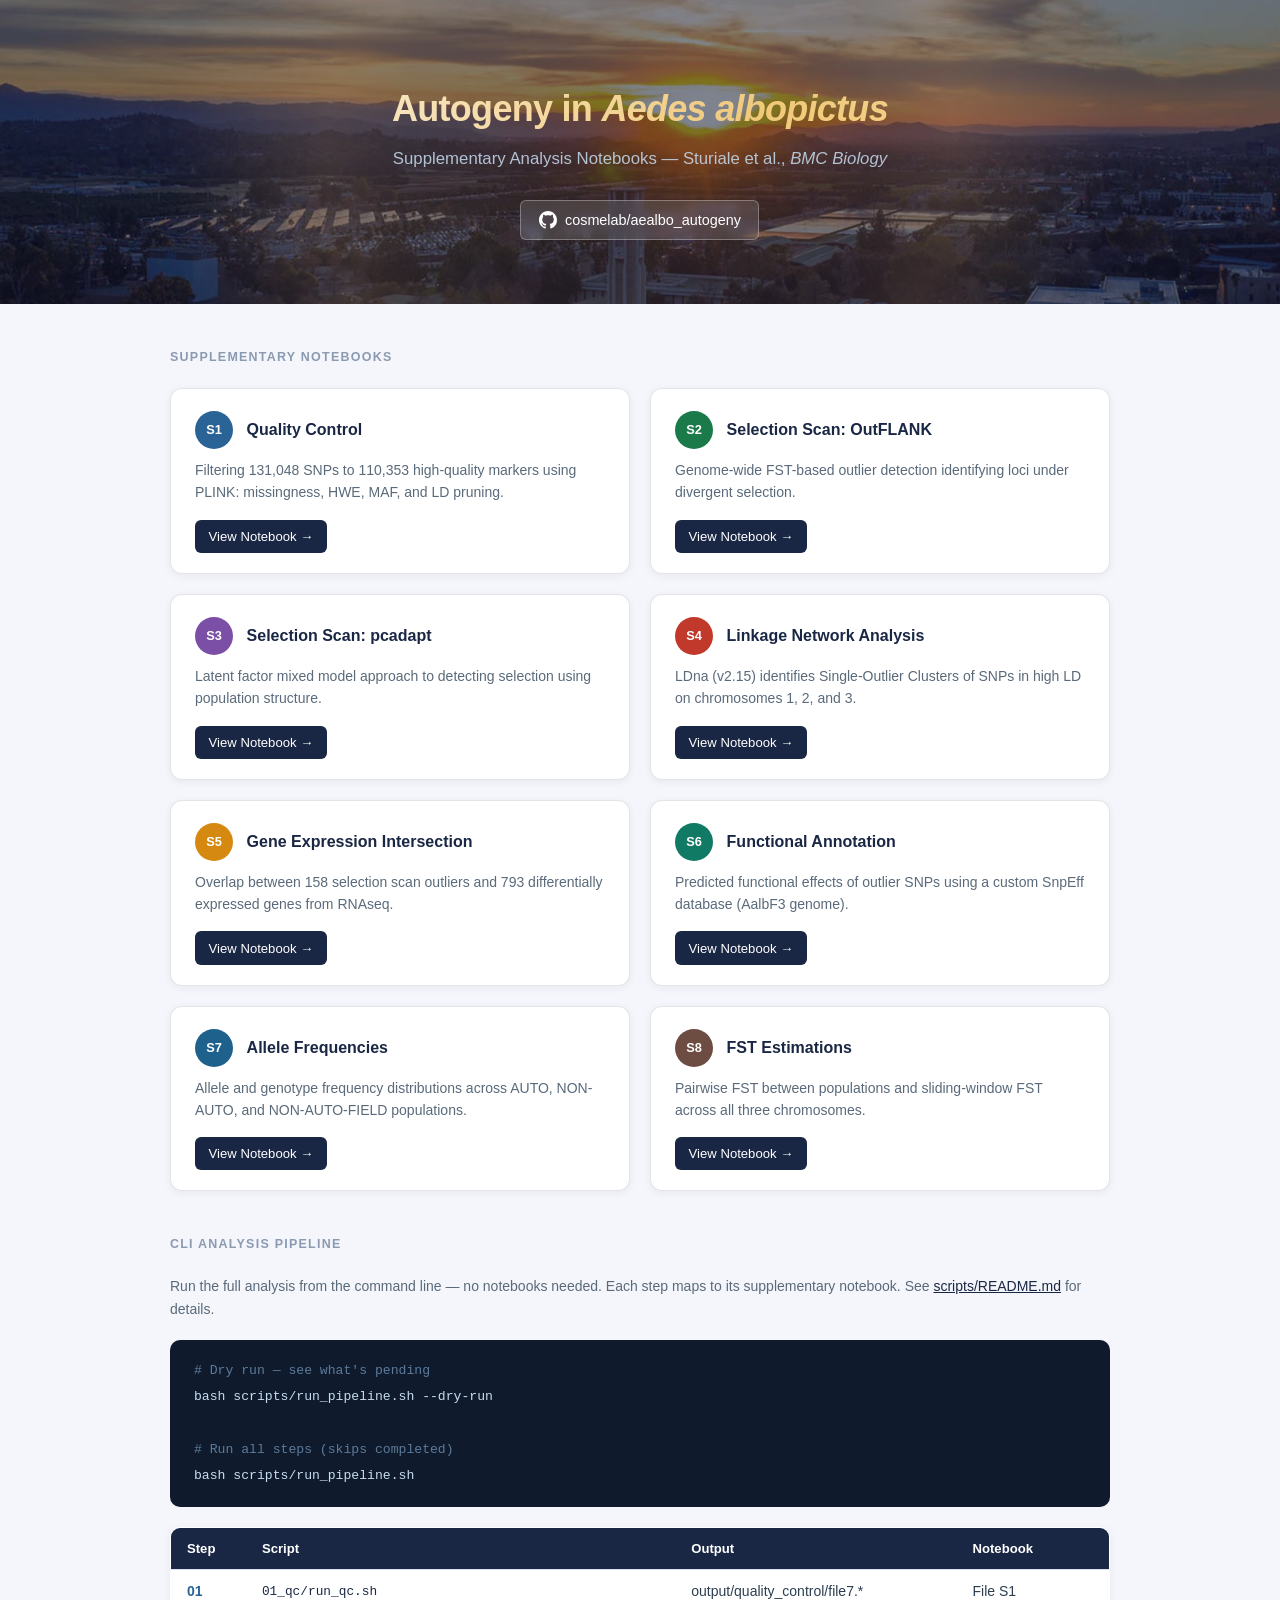
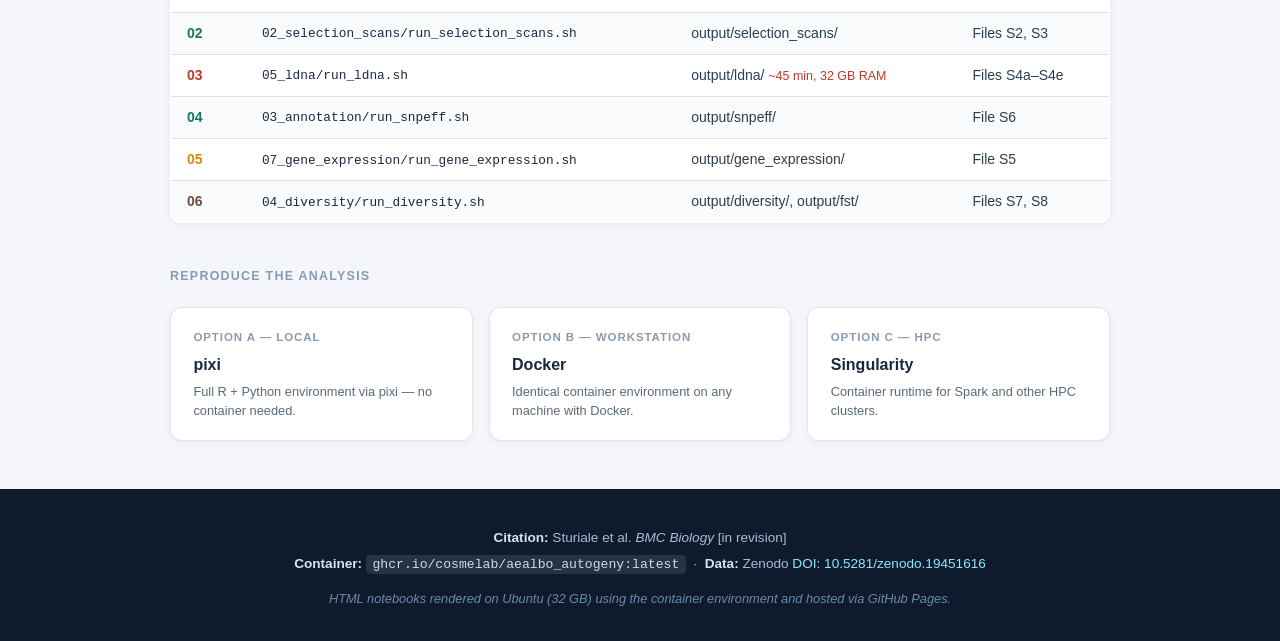
==== commit 8dbbc7b8: "Add Zenodo data DOI 10.5281/zenodo.19451616 Update all placeholder references with published DOI acr" ====
--- a/docs/index.html
+++ b/docs/index.html
@@ -558,7 +558,7 @@
   <p>
     <strong>Container:</strong> <code>ghcr.io/cosmelab/aealbo_autogeny:latest</code>
     &nbsp;&middot;&nbsp;
-    <strong>Data:</strong> Zenodo [DOI: TBD]
+    <strong>Data:</strong> Zenodo <a href="https://zenodo.org/records/19451616" style="color:#8be9fd;">DOI: 10.5281/zenodo.19451616</a>
   </p>
   <p class="footer-note">
     HTML notebooks rendered on Ubuntu (32 GB) using the container environment
